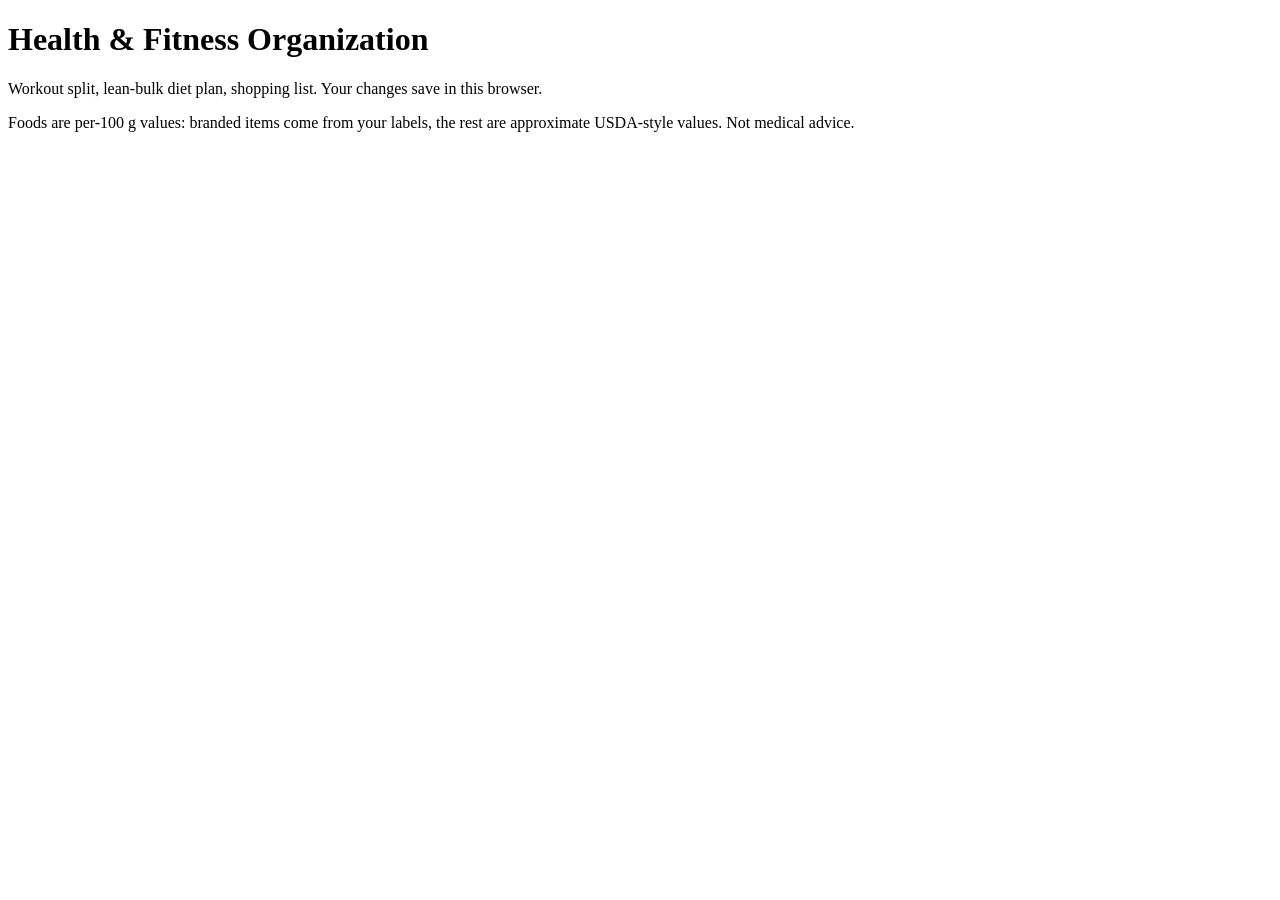
==== index.html @ 266b2224 "Add initial HTML structure for the website" ====
<!DOCTYPE html>
<html lang="en">
<head>
<meta charset="utf-8">
<meta name="viewport" content="width=device-width,initial-scale=1">
<title>Health & Fitness Organization</title>
<link rel="stylesheet" href="style.css">
</head>
<body>
<header>
  <h1>Health &amp; Fitness Organization</h1>
  <p>Workout split, lean-bulk diet plan, shopping list. Your changes save in this browser.</p>
</header>
<nav id="nav"></nav>
<main id="main"></main>
<footer>Foods are per-100 g values: branded items come from your labels, the rest are approximate USDA-style values. Not medical advice.</footer>
<script src="data.js"></script>
<script src="app.js"></script>
</body>
</html>
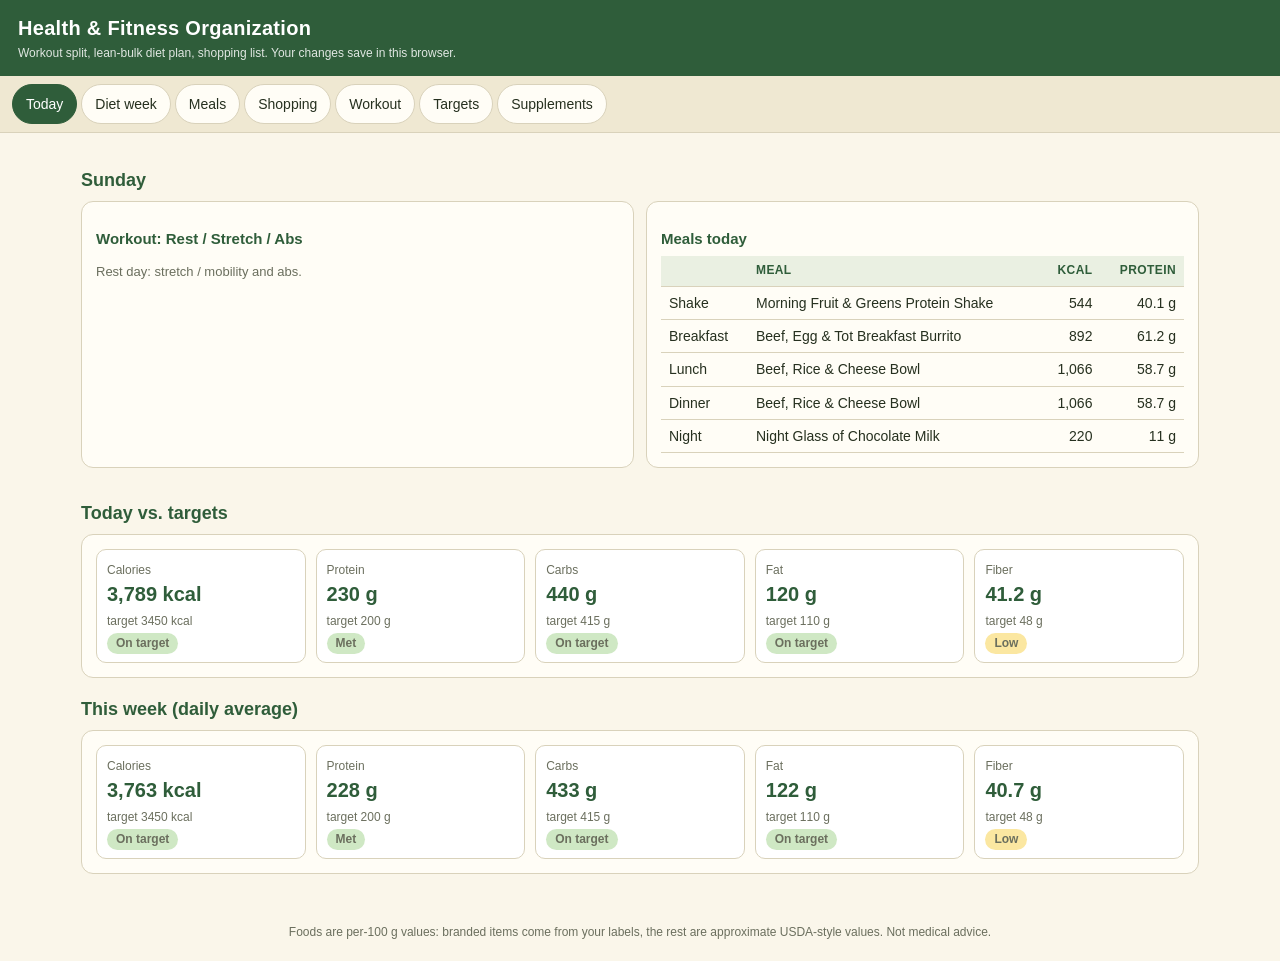
==== commit 8f90b7ca: "Rename index-fitness.html to index.html" ====
--- a/index.html
+++ b/index.html
@@ -15,6 +15,7 @@
 <main id="main"></main>
 <footer>Foods are per-100 g values: branded items come from your labels, the rest are approximate USDA-style values. Not medical advice.</footer>
 <script src="data.js"></script>
+<script src="supplements.js"></script>
 <script src="app.js"></script>
 </body>
 </html>
--- a/style.css
+++ b/style.css
@@ -0,0 +1,111 @@
+:root{--cream:#faf6ea;--card:#fffdf6;--green:#2f5d3a;--green2:#4c8a5b;--line:#d9d2bb;--ink:#26301f;--mute:#6b6f5e;
+--ok:#cfe8c4;--warn:#fbe7a1;--bad:#f4c3a0;--blue:#1d4ed8}
+*{box-sizing:border-box}
+body{margin:0;background:var(--cream);color:var(--ink);font:15px/1.45 -apple-system,"Segoe UI",Roboto,Helvetica,Arial,sans-serif}
+header{background:var(--green);color:#fff;padding:14px 18px}
+header h1{margin:0;font-size:20px;letter-spacing:.3px}
+header p{margin:2px 0 0;font-size:12px;opacity:.85}
+nav{display:flex;gap:4px;flex-wrap:wrap;padding:8px 12px;background:#efe8d2;border-bottom:1px solid var(--line);position:sticky;top:0;z-index:5}
+nav button{border:1px solid var(--line);background:var(--card);color:var(--ink);padding:7px 13px;border-radius:999px;cursor:pointer;font-size:14px}
+nav button.on{background:var(--green);color:#fff;border-color:var(--green)}
+main{max-width:1150px;margin:0 auto;padding:16px}
+h2{color:var(--green);margin:18px 0 8px;font-size:18px}
+h3{margin:12px 0 6px;font-size:15px;color:var(--green)}
+.card{background:var(--card);border:1px solid var(--line);border-radius:12px;padding:14px;margin-bottom:14px}
+.grid{display:grid;gap:12px}
+.g2{grid-template-columns:repeat(auto-fit,minmax(300px,1fr))}
+.g3{grid-template-columns:repeat(auto-fit,minmax(220px,1fr))}
+.days{display:grid;gap:10px;grid-template-columns:repeat(auto-fit,minmax(240px,1fr))}
+table{border-collapse:collapse;width:100%;font-size:14px}
+th,td{border-bottom:1px solid var(--line);padding:6px 8px;text-align:left;vertical-align:middle}
+th{background:#eaf0e2;color:var(--green);font-size:12px;text-transform:uppercase;letter-spacing:.4px}
+td.n,th.n{text-align:right}
+input,select{font:inherit;padding:5px 7px;border:1px solid var(--line);border-radius:7px;background:#fff;color:var(--ink)}
+input.edit,td.edit input{color:var(--blue)}
+input[type=number]{width:78px}
+select{max-width:100%}
+.btn{border:1px solid var(--green);background:var(--green);color:#fff;padding:6px 11px;border-radius:8px;cursor:pointer;font-size:13px}
+.btn.alt{background:#fff;color:var(--green)}
+.btn.sm{padding:3px 8px;font-size:12px}
+.badge{display:inline-block;padding:2px 9px;border-radius:999px;font-size:12px;font-weight:600}
+.b-ok{background:var(--ok)}.b-warn{background:var(--warn)}.b-bad{background:var(--bad)}.b-na{background:#e6e3d6;color:var(--mute)}
+.mute{color:var(--mute);font-size:13px}
+.kpi{display:flex;flex-wrap:wrap;gap:10px}
+.kpi div{flex:1 1 130px;background:#fff;border:1px solid var(--line);border-radius:10px;padding:8px 10px}
+.kpi b{display:block;font-size:20px;color:var(--green)}
+.kpi span{font-size:12px;color:var(--mute)}
+.slot{display:flex;gap:5px;align-items:center;flex-wrap:wrap;margin:7px 0}
+.slot label{width:100%;font-size:11px;color:var(--mute);text-transform:uppercase;margin-bottom:-2px}
+.slot select{flex:1;min-width:0;font-size:13px}
+.step{display:flex;align-items:center;gap:3px}
+.step button{width:24px;height:24px;border:1px solid var(--line);background:#fff;border-radius:6px;cursor:pointer;line-height:1}
+.step span{min-width:18px;text-align:center;font-size:13px}
+.day{background:#fff;border:1px solid var(--line);border-radius:10px;padding:10px}
+.day h4{margin:0 0 4px;color:var(--green)}
+.day.sel{outline:2px solid var(--green2)}
+.row{display:flex;gap:8px;flex-wrap:wrap;align-items:center}
+.bar{height:8px;border-radius:5px;background:#e6e3d6;overflow:hidden;min-width:70px}
+.bar i{display:block;height:100%;background:var(--green2)}
+.tabs2{display:flex;gap:6px;flex-wrap:wrap;margin:6px 0 10px}
+.tabs2 button{border:1px solid var(--line);background:#fff;border-radius:8px;padding:5px 10px;cursor:pointer}
+.tabs2 button.on{background:var(--green2);color:#fff;border-color:var(--green2)}
+.scroll{overflow-x:auto}
+footer{text-align:center;color:var(--mute);font-size:12px;padding:20px}
+@media(max-width:600px){main{padding:10px}th,td{padding:5px 5px}}
+
+/* phone-first + shopping list */
+html{-webkit-text-size-adjust:100%}
+nav{flex-wrap:nowrap;overflow-x:auto;-webkit-overflow-scrolling:touch;scrollbar-width:none}
+nav::-webkit-scrollbar{display:none}
+nav button{flex:0 0 auto;min-height:40px}
+.btn{min-height:36px}
+.shoplist{display:flex;flex-direction:column;gap:8px;margin-bottom:12px}
+.shop{display:flex;align-items:center;gap:10px;background:var(--card);border:1px solid var(--line);border-radius:12px;padding:10px 10px 10px 14px}
+.shop .si{flex:1;min-width:0}
+.shop .sn{font-weight:600;font-size:16px}
+.shop .sq{font-weight:700;color:var(--green);text-align:right;font-size:15px;max-width:34%}
+.shop input{width:84px;padding:4px 6px}
+.shop.got{opacity:.5;background:#eef0e6}
+.shop.got .sn{text-decoration:line-through}
+.bubble{flex:0 0 auto;width:46px;height:46px;border-radius:50%;border:2px solid var(--green2);background:#fff;color:#fff;font-size:22px;line-height:1;cursor:pointer;padding:0;-webkit-tap-highlight-color:transparent}
+.bubble.on{background:var(--green);border-color:var(--green)}
+.shopbar{position:sticky;top:57px;z-index:4;padding:10px 14px}
+@media(max-width:600px){
+input,select,textarea{font-size:16px}
+header{padding:12px 14px}
+h2{font-size:20px}
+.step button{width:36px;height:36px;font-size:18px}
+.step span{min-width:24px;font-size:15px}
+.btn.sm{padding:7px 11px;font-size:13px}
+.tabs2 button{padding:8px 11px}
+.kpi div{flex:1 1 44%}
+}
+
+/* supplements tab */
+.sp-bar{position:sticky;top:57px;z-index:4;background:var(--cream);padding:6px 0 8px}
+.sp-bar input{width:100%;font-size:17px;padding:11px 14px;border:2px solid var(--green2);border-radius:10px}
+.sp-chips{display:flex;gap:6px;flex-wrap:wrap;margin-top:8px;align-items:center}
+.sp-chip{border:1px solid var(--line);background:var(--card);border-radius:999px;padding:6px 12px;cursor:pointer;font-size:13px;color:var(--ink)}
+.sp-chip.on{background:var(--green);color:#fff;border-color:var(--green)}
+.sp-count{font-size:12.5px;color:var(--mute);margin:6px 0 10px}
+.sp-plan{border-left:5px solid var(--green2)}
+.sp-cls{margin:22px 0 2px;color:var(--green);font-size:19px;border-bottom:2px solid var(--green2);padding-bottom:3px}
+.sp-typ{margin:12px 0 6px;font-size:12.5px;text-transform:uppercase;letter-spacing:.5px;color:var(--mute)}
+.sp-card{background:var(--card);border:1px solid var(--line);border-radius:12px;margin:0 0 10px;overflow:hidden}
+.sp-head{padding:10px 14px;cursor:pointer;display:flex;gap:10px;align-items:flex-start;justify-content:space-between}
+.sp-nm{font-weight:650;font-size:16px}
+.sp-sum{color:var(--mute);font-size:13.5px;margin-top:2px}
+.sp-glance{font-size:13px;margin-top:4px}.sp-glance b{color:var(--green)}
+.sp-badges{display:flex;gap:5px;flex-wrap:wrap;justify-content:flex-end;min-width:120px}
+.sp-badge{display:inline-block;padding:2px 9px;border-radius:999px;font-size:11.5px;font-weight:650;white-space:nowrap}
+.sp-badge.e-Strong{background:#bfe0b4}.sp-badge.e-Moderate{background:#dcebb2}.sp-badge.e-Limited{background:var(--warn)}.sp-badge.e-Weak{background:var(--bad)}
+.sp-badge.t-consider{background:#dbe7f7}.sp-badge.t-ok{background:#e3e3d6;color:#555}.sp-badge.t-caution{background:var(--bad)}
+.sp-body{display:none;padding:2px 14px 12px;border-top:1px solid var(--line)}
+.sp-card.open .sp-body{display:block}
+.sp-row{display:grid;grid-template-columns:150px 1fr;gap:6px 12px;padding:7px 0;border-bottom:1px dashed var(--line);font-size:14px}
+.sp-row:last-child{border-bottom:0}
+.sp-row .k{color:var(--green);font-weight:650;font-size:12.5px;text-transform:uppercase;letter-spacing:.3px}
+.sp-plan-row{background:#f1f7ec;margin:4px -8px 0;padding:8px;border-radius:8px}
+.sp-empty{text-align:center;color:var(--mute);padding:40px 10px}
+mark{background:#ffe98a;padding:0 1px;border-radius:2px}
+@media(max-width:620px){.sp-row{grid-template-columns:1fr}.sp-head{flex-direction:column}.sp-badges{justify-content:flex-start}.sp-chip{padding:8px 13px}.sp-bar input{font-size:16px}}
